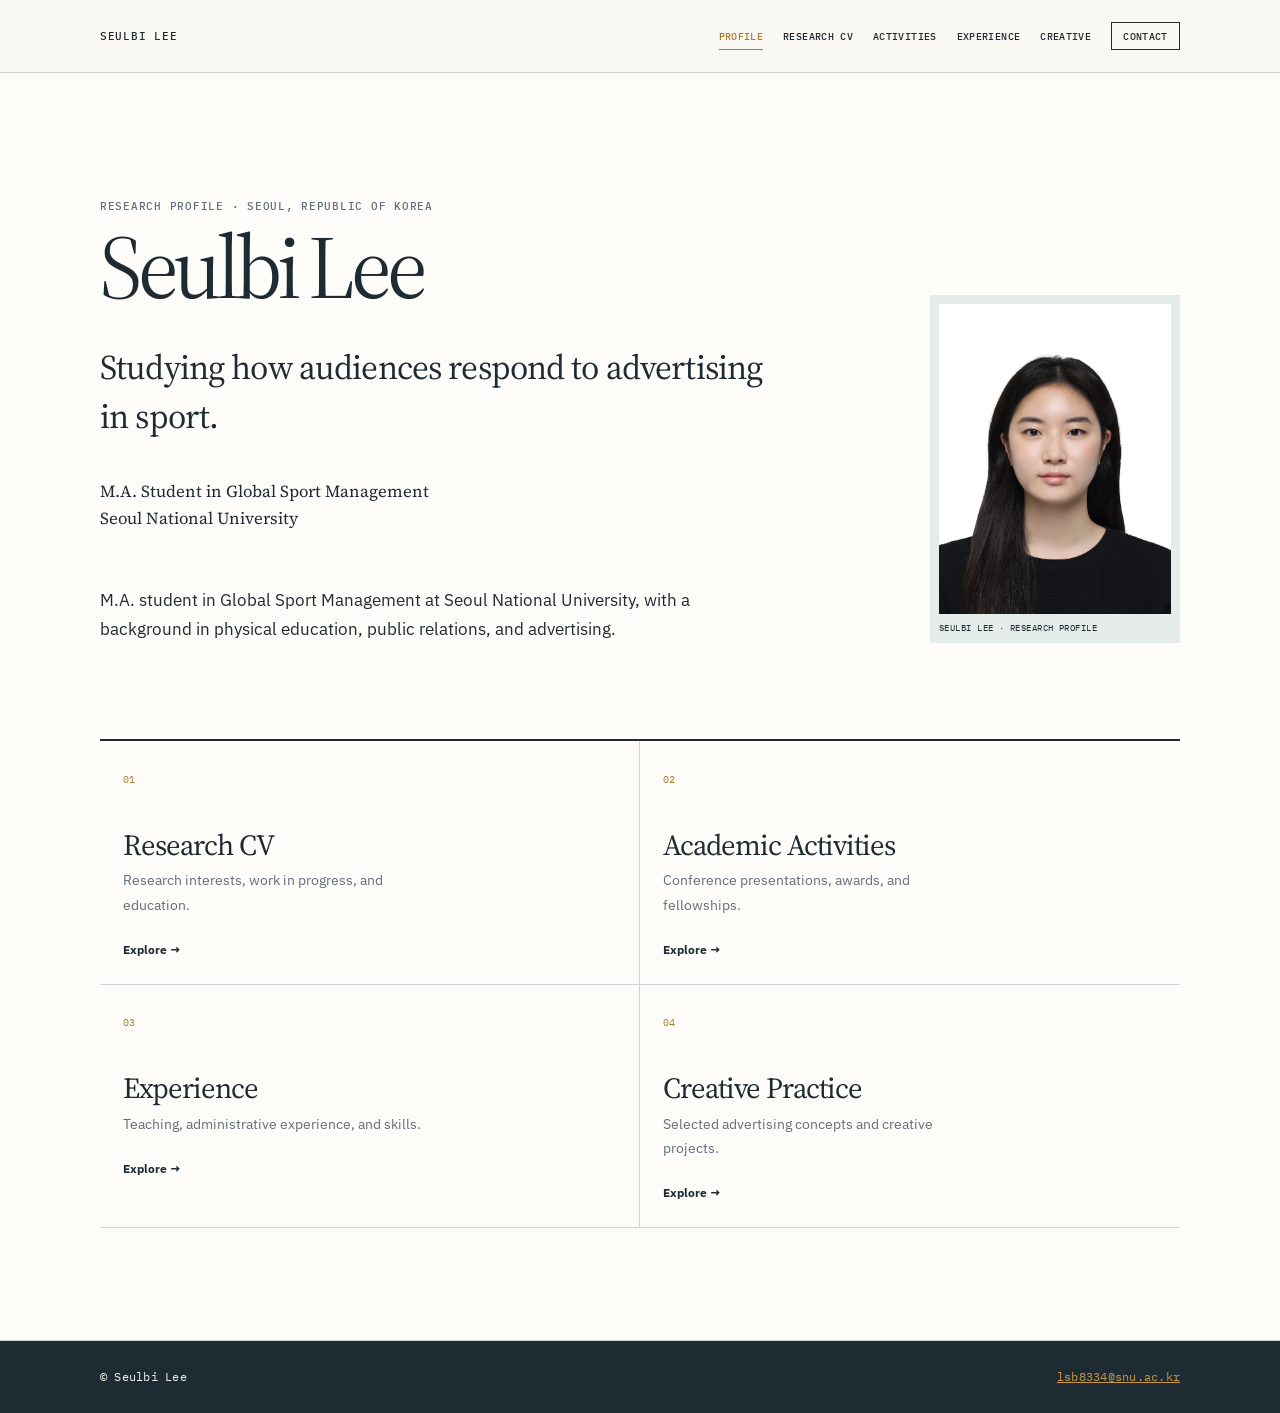
==== index.html @ 620db8f9 "Add research profile website" ====
<!doctype html><html lang="en"><head><meta charset="utf-8"><meta name="viewport" content="width=device-width,initial-scale=1"><meta name="description" content="Research profile of Seulbi Lee, M.A. student in Global Sport Management."><title>Seulbi Lee | Profile</title><link rel="stylesheet" href="style.css"><link rel="stylesheet" href="theme.css"><link rel="stylesheet" href="motion.css"></head><body data-page="profile"><header><div class="shell nav"><a class="wordmark" href="index.html">SEULBI LEE</a><nav><a class="active" href="index.html">Profile</a><a href="research.html">Research CV</a><a href="presentations.html">Activities</a><a href="experience.html">Experience</a><a href="creative.html">Creative</a><a class="contact" href="mailto:lsb8334@snu.ac.kr">Contact</a></nav></div></header><main class="shell"><section class="home-hero"><p class="eyebrow">Research Profile · Seoul, Republic of Korea</p><div class="profile-split"><div><h1>Seulbi Lee</h1><p class="mission">Studying how audiences respond to advertising in sport.</p><p class="role">M.A. Student in Global Sport Management<br>Seoul National University</p><p class="intro" id="intro"></p></div><figure class="portrait"><img src="images/profile.jpg" alt="Portrait of Seulbi Lee"><figcaption>Seulbi Lee · Research Profile</figcaption></figure></div><div class="home-grid"><a href="research.html"><span>01</span><h2>Research CV</h2><p>Research interests, work in progress, and education.</p><b>Explore →</b></a><a href="presentations.html"><span>02</span><h2>Academic Activities</h2><p>Conference presentations, awards, and fellowships.</p><b>Explore →</b></a><a href="experience.html"><span>03</span><h2>Experience</h2><p>Teaching, administrative experience, and skills.</p><b>Explore →</b></a><a href="creative.html"><span>04</span><h2>Creative Practice</h2><p>Selected advertising concepts and creative projects.</p><b>Explore →</b></a></div></section></main><footer><div class="shell"><span>© Seulbi Lee</span><a href="mailto:lsb8334@snu.ac.kr">lsb8334@snu.ac.kr</a></div></footer><script src="content.js"></script><script src="site.js"></script></body></html>
---- style.css ----
@import url('https://fonts.googleapis.com/css2?family=IBM+Plex+Mono:wght@400;500&family=IBM+Plex+Sans:wght@400;500;600&family=Libre+Baskerville:ital,wght@0,400;0,700;1,400&display=swap');
:root{--ink:#102633;--paper:#faf8f1;--mist:#e5ece7;--sky:#c8ddeb;--sun:#daaa37;--coral:#e6674f;--line:#c7d0cd;--muted:#64727a;--serif:'Libre Baskerville',Georgia,serif;--sans:'IBM Plex Sans',Arial,sans-serif;--mono:'IBM Plex Mono',monospace}*{box-sizing:border-box}html{scroll-behavior:smooth}body{margin:0;background:var(--paper);color:var(--ink);font:15px/1.7 var(--sans)}a{color:inherit}.shell{width:min(1080px,calc(100% - 48px));margin:auto}header{position:sticky;top:0;z-index:3;border-bottom:1px solid var(--line);background:rgba(250,248,241,.92);backdrop-filter:blur(10px)}.nav,footer .shell{height:72px;display:flex;align-items:center;justify-content:space-between}.wordmark,.eyebrow,.section-title,.date,.hero-index{font:500 .66rem var(--mono);letter-spacing:.07em;text-transform:uppercase}.wordmark{text-decoration:none}.nav nav{display:flex;align-items:center;gap:1.25rem}.nav nav a{font:500 .64rem var(--mono);letter-spacing:.035em;text-transform:uppercase;text-decoration:none}.nav nav a:hover,.nav nav a.active{color:var(--coral)}.nav .contact{padding:.38rem .7rem;border:1px solid var(--ink)}.welcome{position:fixed;inset:0;z-index:10;display:flex;flex-direction:column;justify-content:space-between;padding:3.5vw;background:var(--ink);color:#f5f4ed;transition:opacity .65s ease,visibility .65s ease}.welcome.is-hidden{opacity:0;visibility:hidden}.welcome-mark,.welcome-note{margin:0;font:.65rem var(--mono);letter-spacing:.08em;text-transform:uppercase}.welcome>div{margin:auto 0}.welcome-kicker{color:var(--sun);font:.7rem var(--mono);letter-spacing:.08em;text-transform:uppercase}.welcome h1{max-width:920px;margin:1.2rem 0 2.2rem;font:400 clamp(3.7rem,9vw,8.2rem)/.96 var(--serif);letter-spacing:-.06em}.welcome button{border:0;border-bottom:1px solid var(--sun);padding:0 0 .45rem;background:none;color:#fff;font:500 .82rem var(--sans);cursor:pointer}.welcome button span{color:var(--sun)}.home-hero{padding:clamp(5rem,9vw,8rem) 0 7rem}.eyebrow,.section-title,.date{color:var(--muted)}.profile-split{display:grid;grid-template-columns:1fr 250px;gap:5rem;align-items:end}.hero-index{margin:3.8rem 0 1rem;color:var(--coral)}.home-hero h1,.page>h1{margin:0 0 1rem;font:400 clamp(3.3rem,7vw,6.8rem)/.98 var(--serif);letter-spacing:-.06em}.role{margin:0;font:400 1.05rem/1.6 var(--serif)}.intro{max-width:590px;margin:3.3rem 0 0;font-size:1.06rem}.portrait{margin:0;padding:9px;background:var(--sky);transform:rotate(2.3deg)}.portrait img{display:block;width:100%;aspect-ratio:3/4;object-fit:cover;object-position:center top;filter:saturate(.92)}.portrait figcaption{margin-top:.55rem;font:.57rem var(--mono);letter-spacing:.05em;text-transform:uppercase}.home-grid{display:grid;grid-template-columns:1fr 1fr;margin-top:6rem;border-top:2px solid var(--ink)}.home-grid a{min-height:220px;padding:1.45rem;border-right:1px solid var(--line);border-bottom:1px solid var(--line);text-decoration:none;transition:transform .18s,background .18s}.home-grid a:nth-child(2n){border-right:0}.home-grid a:nth-child(1):hover{background:var(--mist)}.home-grid a:nth-child(2):hover{background:var(--sky)}.home-grid a:nth-child(3):hover{background:#f0dec0}.home-grid a:nth-child(4):hover{background:#f6d0c8}.home-grid a:hover{transform:translateY(-5px)}.home-grid span{color:var(--coral);font:.65rem var(--mono)}.home-grid h2{margin:2.2rem 0 .2rem;font:400 1.82rem var(--serif);letter-spacing:-.035em}.home-grid p{max-width:300px;margin:0;color:var(--muted);font-size:.9rem}.home-grid b{display:block;margin-top:1.4rem;font-size:.76rem}.page{padding:5.5rem 0 7.5rem}.page>h1{margin:.8rem 0 4.5rem}.page section{margin:0 0 4.5rem}.feature{padding:1.2rem 0;border-top:2px solid var(--ink);border-bottom:1px solid var(--line)}.feature h2,.current h2{margin:0 0 .7rem;font:400 1.2rem var(--serif)}.lead{max-width:900px;margin:0;font:400 clamp(1.45rem,2.7vw,2.25rem)/1.42 var(--serif);letter-spacing:-.035em}.narrow{max-width:760px}.section-title{margin-bottom:0;padding-bottom:.8rem;border-bottom:1px solid var(--line)}.current{max-width:800px;padding:1.5rem 0;border-bottom:1px solid var(--line)}.note{color:var(--muted);font-size:.88rem}.record{display:grid;grid-template-columns:155px 1fr;gap:1.3rem;padding:1.35rem 0;border-bottom:1px solid var(--line)}.record .date{margin:.15rem 0}.record h2,.creative-records h2{margin:0 0 .2rem;font:400 1.1rem/1.42 var(--serif)}.record p{margin:0;color:#526069;font-size:.93rem}.two-col{display:grid;grid-template-columns:1fr 1fr;gap:4rem}.two-col ul{margin:0;padding-left:1.15rem}.two-col li{margin-bottom:.8rem}.two-col p:not(.section-title){color:#526069}.creative-records{margin-top:3rem;border-top:2px solid var(--ink)}.creative-item{width:100%;display:grid;grid-template-columns:32% 1fr auto;gap:1.5rem;align-items:start;padding:1.4rem 0;border:0;border-bottom:1px solid var(--line);background:none;color:inherit;text-align:left;font:inherit;cursor:pointer}.creative-item:hover h2,.creative-item:focus-visible h2{color:var(--coral)}.creative-item p{margin:0;color:#526069;font-size:.93rem}.creative-item span{color:var(--coral);font:500 .67rem var(--mono);white-space:nowrap}dialog{width:min(1100px,calc(100% - 36px));max-height:92vh;padding:1.2rem;border:0;background:var(--paper);box-shadow:0 20px 80px rgba(0,0,0,.25)}dialog::backdrop{background:rgba(16,38,51,.72)}dialog img{display:block;max-width:100%;max-height:76vh;margin:0 auto;object-fit:contain}dialog p{margin:.7rem 0 0;font:.72rem var(--mono);letter-spacing:.04em;text-transform:uppercase}.dialog-close{display:block;margin:0 0 .8rem auto;padding:.35rem .55rem;border:1px solid var(--ink);background:var(--paper);font:.65rem var(--mono);cursor:pointer}footer{border-top:1px solid var(--line);background:var(--ink);color:#eff1ed;font:.73rem var(--mono);letter-spacing:.02em}footer a{color:var(--sun)}@media(max-width:760px){.shell{width:min(100% - 32px,650px)}.nav,footer .shell{height:62px}.nav nav{gap:.8rem}.nav nav a:not(.contact){display:none}.welcome{padding:7vw}.welcome h1{font-size:clamp(3.6rem,15vw,5.2rem)}.home-hero{padding:5rem 0}.profile-split{grid-template-columns:1fr 128px;gap:1.2rem;align-items:start}.hero-index{margin-top:2.5rem}.home-hero h1,.page>h1{font-size:clamp(3rem,13vw,4.9rem)}.profile-split .intro{grid-column:1/-1;margin-top:2rem}.portrait{padding:5px;transform:rotate(1.5deg)}.portrait figcaption{display:none}.home-grid{grid-template-columns:1fr;margin-top:4rem}.home-grid a,.home-grid a:nth-child(2n){min-height:175px;border-right:0}.page{padding:4.5rem 0}.page>h1{margin-bottom:3rem}.record,.two-col,.creative-item{grid-template-columns:1fr;gap:.35rem}.two-col{gap:2.5rem}.record{padding:1.2rem 0}}
---- theme.css ----
@import url('https://fonts.googleapis.com/css2?family=Source+Serif+4:opsz,wght@8..60,400;8..60,500;8..60,600&display=swap');

:root { --ink:#1f2b33; --paper:#fdfcf9; --mist:#eef2ef; --sky:#e5ece9; --sun:#c59a43; --coral:#a77c2e; --line:#ccd5d1; --muted:#627079; --serif:'Source Serif 4',Georgia,serif; }
.mission { max-width:680px; margin:2rem 0 2.4rem; font:400 clamp(1.4rem,2.7vw,2.15rem)/1.42 var(--serif); letter-spacing:-.025em; }
.portrait { transform:none; background:var(--sky); }
.hero-index { display:none; }
.home-grid a:nth-child(1):hover,.home-grid a:nth-child(2):hover,.home-grid a:nth-child(3):hover,.home-grid a:nth-child(4):hover { background:var(--mist); }
.home-grid a:hover { transform:translateY(-3px); }
.nav nav a:hover,.nav nav a.active,.creative-item:hover h2,.creative-item:focus-visible h2,.hero-index,.home-grid span,.creative-item span { color:var(--coral); }
@media (max-width:760px) { .mission { margin:1.5rem 0 1.8rem; } }
---- motion.css ----
@keyframes settle-in {
  from { opacity: 0; transform: translateY(12px); }
  to { opacity: 1; transform: translateY(0); }
}

@keyframes soft-drift {
  0%, 100% { transform: translateY(0); }
  50% { transform: translateY(-4px); }
}

.page > *, .home-hero > .eyebrow, .profile-split, .home-grid {
  animation: settle-in .55s cubic-bezier(.2,.7,.2,1) both;
}

.page > *:nth-child(2), .home-hero > .profile-split { animation-delay: .08s; }
.page > *:nth-child(3), .home-grid { animation-delay: .16s; }
.page > *:nth-child(4) { animation-delay: .24s; }

.portrait { animation: soft-drift 5s ease-in-out .6s infinite; }
.portrait:hover { animation-play-state: paused; transform: translateY(-4px); }

.nav nav a { position: relative; }
.nav nav a:not(.contact)::after {
  content: '';
  position: absolute;
  right: 0;
  bottom: -7px;
  left: 0;
  height: 1px;
  background: currentColor;
  transform: scaleX(0);
  transform-origin: right;
  transition: transform .22s ease;
}

.nav nav a:not(.contact):hover::after, .nav nav a.active:not(.contact)::after {
  transform: scaleX(1);
  transform-origin: left;
}

.creative-item, .home-grid a, .dialog-close { transition: transform .2s ease, background .2s ease, color .2s ease; }
.dialog-close:hover { transform: translateY(-2px); }

@media (prefers-reduced-motion: reduce) {
  *, *::before, *::after { animation-duration: .01ms !important; animation-iteration-count: 1 !important; scroll-behavior: auto !important; transition-duration: .01ms !important; }
}
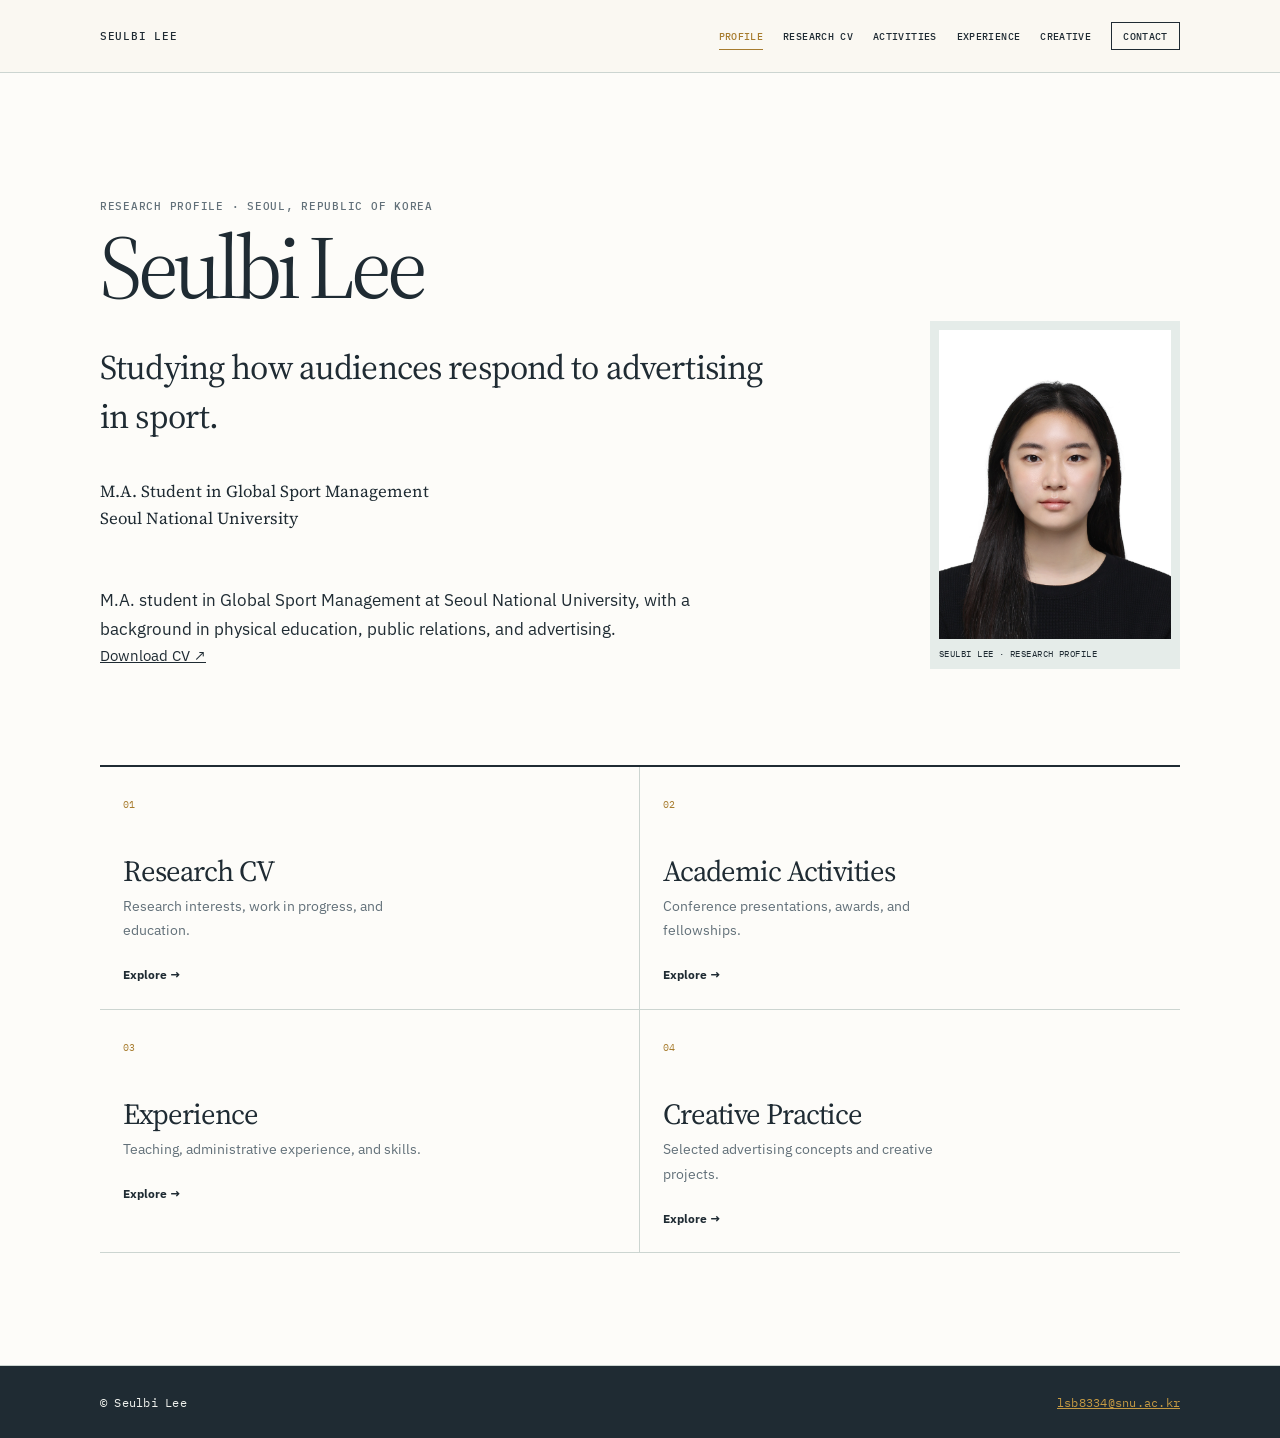
==== commit b33aedfe: "Add CV download link" ====
--- a/index.html
+++ b/index.html
@@ -1 +1 @@
-<!doctype html><html lang="en"><head><meta charset="utf-8"><meta name="viewport" content="width=device-width,initial-scale=1"><meta name="description" content="Research profile of Seulbi Lee, M.A. student in Global Sport Management."><title>Seulbi Lee | Profile</title><link rel="stylesheet" href="style.css"><link rel="stylesheet" href="theme.css"><link rel="stylesheet" href="motion.css"></head><body data-page="profile"><header><div class="shell nav"><a class="wordmark" href="index.html">SEULBI LEE</a><nav><a class="active" href="index.html">Profile</a><a href="research.html">Research CV</a><a href="presentations.html">Activities</a><a href="experience.html">Experience</a><a href="creative.html">Creative</a><a class="contact" href="mailto:lsb8334@snu.ac.kr">Contact</a></nav></div></header><main class="shell"><section class="home-hero"><p class="eyebrow">Research Profile · Seoul, Republic of Korea</p><div class="profile-split"><div><h1>Seulbi Lee</h1><p class="mission">Studying how audiences respond to advertising in sport.</p><p class="role">M.A. Student in Global Sport Management<br>Seoul National University</p><p class="intro" id="intro"></p></div><figure class="portrait"><img src="images/profile.jpg" alt="Portrait of Seulbi Lee"><figcaption>Seulbi Lee · Research Profile</figcaption></figure></div><div class="home-grid"><a href="research.html"><span>01</span><h2>Research CV</h2><p>Research interests, work in progress, and education.</p><b>Explore →</b></a><a href="presentations.html"><span>02</span><h2>Academic Activities</h2><p>Conference presentations, awards, and fellowships.</p><b>Explore →</b></a><a href="experience.html"><span>03</span><h2>Experience</h2><p>Teaching, administrative experience, and skills.</p><b>Explore →</b></a><a href="creative.html"><span>04</span><h2>Creative Practice</h2><p>Selected advertising concepts and creative projects.</p><b>Explore →</b></a></div></section></main><footer><div class="shell"><span>© Seulbi Lee</span><a href="mailto:lsb8334@snu.ac.kr">lsb8334@snu.ac.kr</a></div></footer><script src="content.js"></script><script src="site.js"></script></body></html>
+<!doctype html><html lang="en"><head><meta charset="utf-8"><meta name="viewport" content="width=device-width,initial-scale=1"><meta name="description" content="Research profile of Seulbi Lee, M.A. student in Global Sport Management."><title>Seulbi Lee | Profile</title><link rel="stylesheet" href="style.css"><link rel="stylesheet" href="theme.css"><link rel="stylesheet" href="motion.css"></head><body data-page="profile"><header><div class="shell nav"><a class="wordmark" href="index.html">SEULBI LEE</a><nav><a class="active" href="index.html">Profile</a><a href="research.html">Research CV</a><a href="presentations.html">Activities</a><a href="experience.html">Experience</a><a href="creative.html">Creative</a><a class="contact" href="mailto:lsb8334@snu.ac.kr">Contact</a></nav></div></header><main class="shell"><section class="home-hero"><p class="eyebrow">Research Profile · Seoul, Republic of Korea</p><div class="profile-split"><div><h1>Seulbi Lee</h1><p class="mission">Studying how audiences respond to advertising in sport.</p><p class="role">M.A. Student in Global Sport Management<br>Seoul National University</p><p class="intro" id="intro"></p><a class="cv-download" href="assets/Seulbi-Lee-CV.pdf" target="_blank" rel="noopener">Download CV <span>↗</span></a></div><figure class="portrait"><img src="images/profile.jpg" alt="Portrait of Seulbi Lee"><figcaption>Seulbi Lee · Research Profile</figcaption></figure></div><div class="home-grid"><a href="research.html"><span>01</span><h2>Research CV</h2><p>Research interests, work in progress, and education.</p><b>Explore →</b></a><a href="presentations.html"><span>02</span><h2>Academic Activities</h2><p>Conference presentations, awards, and fellowships.</p><b>Explore →</b></a><a href="experience.html"><span>03</span><h2>Experience</h2><p>Teaching, administrative experience, and skills.</p><b>Explore →</b></a><a href="creative.html"><span>04</span><h2>Creative Practice</h2><p>Selected advertising concepts and creative projects.</p><b>Explore →</b></a></div></section></main><footer><div class="shell"><span>© Seulbi Lee</span><a href="mailto:lsb8334@snu.ac.kr">lsb8334@snu.ac.kr</a></div></footer><script src="content.js"></script><script src="site.js"></script></body></html>
--- a/style.css
+++ b/style.css
@@ -1,2 +1,2 @@
 @import url('https://fonts.googleapis.com/css2?family=IBM+Plex+Mono:wght@400;500&family=IBM+Plex+Sans:wght@400;500;600&family=Libre+Baskerville:ital,wght@0,400;0,700;1,400&display=swap');
-:root{--ink:#102633;--paper:#faf8f1;--mist:#e5ece7;--sky:#c8ddeb;--sun:#daaa37;--coral:#e6674f;--line:#c7d0cd;--muted:#64727a;--serif:'Libre Baskerville',Georgia,serif;--sans:'IBM Plex Sans',Arial,sans-serif;--mono:'IBM Plex Mono',monospace}*{box-sizing:border-box}html{scroll-behavior:smooth}body{margin:0;background:var(--paper);color:var(--ink);font:15px/1.7 var(--sans)}a{color:inherit}.shell{width:min(1080px,calc(100% - 48px));margin:auto}header{position:sticky;top:0;z-index:3;border-bottom:1px solid var(--line);background:rgba(250,248,241,.92);backdrop-filter:blur(10px)}.nav,footer .shell{height:72px;display:flex;align-items:center;justify-content:space-between}.wordmark,.eyebrow,.section-title,.date,.hero-index{font:500 .66rem var(--mono);letter-spacing:.07em;text-transform:uppercase}.wordmark{text-decoration:none}.nav nav{display:flex;align-items:center;gap:1.25rem}.nav nav a{font:500 .64rem var(--mono);letter-spacing:.035em;text-transform:uppercase;text-decoration:none}.nav nav a:hover,.nav nav a.active{color:var(--coral)}.nav .contact{padding:.38rem .7rem;border:1px solid var(--ink)}.welcome{position:fixed;inset:0;z-index:10;display:flex;flex-direction:column;justify-content:space-between;padding:3.5vw;background:var(--ink);color:#f5f4ed;transition:opacity .65s ease,visibility .65s ease}.welcome.is-hidden{opacity:0;visibility:hidden}.welcome-mark,.welcome-note{margin:0;font:.65rem var(--mono);letter-spacing:.08em;text-transform:uppercase}.welcome>div{margin:auto 0}.welcome-kicker{color:var(--sun);font:.7rem var(--mono);letter-spacing:.08em;text-transform:uppercase}.welcome h1{max-width:920px;margin:1.2rem 0 2.2rem;font:400 clamp(3.7rem,9vw,8.2rem)/.96 var(--serif);letter-spacing:-.06em}.welcome button{border:0;border-bottom:1px solid var(--sun);padding:0 0 .45rem;background:none;color:#fff;font:500 .82rem var(--sans);cursor:pointer}.welcome button span{color:var(--sun)}.home-hero{padding:clamp(5rem,9vw,8rem) 0 7rem}.eyebrow,.section-title,.date{color:var(--muted)}.profile-split{display:grid;grid-template-columns:1fr 250px;gap:5rem;align-items:end}.hero-index{margin:3.8rem 0 1rem;color:var(--coral)}.home-hero h1,.page>h1{margin:0 0 1rem;font:400 clamp(3.3rem,7vw,6.8rem)/.98 var(--serif);letter-spacing:-.06em}.role{margin:0;font:400 1.05rem/1.6 var(--serif)}.intro{max-width:590px;margin:3.3rem 0 0;font-size:1.06rem}.portrait{margin:0;padding:9px;background:var(--sky);transform:rotate(2.3deg)}.portrait img{display:block;width:100%;aspect-ratio:3/4;object-fit:cover;object-position:center top;filter:saturate(.92)}.portrait figcaption{margin-top:.55rem;font:.57rem var(--mono);letter-spacing:.05em;text-transform:uppercase}.home-grid{display:grid;grid-template-columns:1fr 1fr;margin-top:6rem;border-top:2px solid var(--ink)}.home-grid a{min-height:220px;padding:1.45rem;border-right:1px solid var(--line);border-bottom:1px solid var(--line);text-decoration:none;transition:transform .18s,background .18s}.home-grid a:nth-child(2n){border-right:0}.home-grid a:nth-child(1):hover{background:var(--mist)}.home-grid a:nth-child(2):hover{background:var(--sky)}.home-grid a:nth-child(3):hover{background:#f0dec0}.home-grid a:nth-child(4):hover{background:#f6d0c8}.home-grid a:hover{transform:translateY(-5px)}.home-grid span{color:var(--coral);font:.65rem var(--mono)}.home-grid h2{margin:2.2rem 0 .2rem;font:400 1.82rem var(--serif);letter-spacing:-.035em}.home-grid p{max-width:300px;margin:0;color:var(--muted);font-size:.9rem}.home-grid b{display:block;margin-top:1.4rem;font-size:.76rem}.page{padding:5.5rem 0 7.5rem}.page>h1{margin:.8rem 0 4.5rem}.page section{margin:0 0 4.5rem}.feature{padding:1.2rem 0;border-top:2px solid var(--ink);border-bottom:1px solid var(--line)}.feature h2,.current h2{margin:0 0 .7rem;font:400 1.2rem var(--serif)}.lead{max-width:900px;margin:0;font:400 clamp(1.45rem,2.7vw,2.25rem)/1.42 var(--serif);letter-spacing:-.035em}.narrow{max-width:760px}.section-title{margin-bottom:0;padding-bottom:.8rem;border-bottom:1px solid var(--line)}.current{max-width:800px;padding:1.5rem 0;border-bottom:1px solid var(--line)}.note{color:var(--muted);font-size:.88rem}.record{display:grid;grid-template-columns:155px 1fr;gap:1.3rem;padding:1.35rem 0;border-bottom:1px solid var(--line)}.record .date{margin:.15rem 0}.record h2,.creative-records h2{margin:0 0 .2rem;font:400 1.1rem/1.42 var(--serif)}.record p{margin:0;color:#526069;font-size:.93rem}.two-col{display:grid;grid-template-columns:1fr 1fr;gap:4rem}.two-col ul{margin:0;padding-left:1.15rem}.two-col li{margin-bottom:.8rem}.two-col p:not(.section-title){color:#526069}.creative-records{margin-top:3rem;border-top:2px solid var(--ink)}.creative-item{width:100%;display:grid;grid-template-columns:32% 1fr auto;gap:1.5rem;align-items:start;padding:1.4rem 0;border:0;border-bottom:1px solid var(--line);background:none;color:inherit;text-align:left;font:inherit;cursor:pointer}.creative-item:hover h2,.creative-item:focus-visible h2{color:var(--coral)}.creative-item p{margin:0;color:#526069;font-size:.93rem}.creative-item span{color:var(--coral);font:500 .67rem var(--mono);white-space:nowrap}dialog{width:min(1100px,calc(100% - 36px));max-height:92vh;padding:1.2rem;border:0;background:var(--paper);box-shadow:0 20px 80px rgba(0,0,0,.25)}dialog::backdrop{background:rgba(16,38,51,.72)}dialog img{display:block;max-width:100%;max-height:76vh;margin:0 auto;object-fit:contain}dialog p{margin:.7rem 0 0;font:.72rem var(--mono);letter-spacing:.04em;text-transform:uppercase}.dialog-close{display:block;margin:0 0 .8rem auto;padding:.35rem .55rem;border:1px solid var(--ink);background:var(--paper);font:.65rem var(--mono);cursor:pointer}footer{border-top:1px solid var(--line);background:var(--ink);color:#eff1ed;font:.73rem var(--mono);letter-spacing:.02em}footer a{color:var(--sun)}@media(max-width:760px){.shell{width:min(100% - 32px,650px)}.nav,footer .shell{height:62px}.nav nav{gap:.8rem}.nav nav a:not(.contact){display:none}.welcome{padding:7vw}.welcome h1{font-size:clamp(3.6rem,15vw,5.2rem)}.home-hero{padding:5rem 0}.profile-split{grid-template-columns:1fr 128px;gap:1.2rem;align-items:start}.hero-index{margin-top:2.5rem}.home-hero h1,.page>h1{font-size:clamp(3rem,13vw,4.9rem)}.profile-split .intro{grid-column:1/-1;margin-top:2rem}.portrait{padding:5px;transform:rotate(1.5deg)}.portrait figcaption{display:none}.home-grid{grid-template-columns:1fr;margin-top:4rem}.home-grid a,.home-grid a:nth-child(2n){min-height:175px;border-right:0}.page{padding:4.5rem 0}.page>h1{margin-bottom:3rem}.record,.two-col,.creative-item{grid-template-columns:1fr;gap:.35rem}.two-col{gap:2.5rem}.record{padding:1.2rem 0}}
+:root{--ink:#102633;--paper:#faf8f1;--mist:#e5ece7;--sky:#c8ddeb;--sun:#daaa37;--coral:#e6674f;--line:#c7d0cd;--muted:#64727a;--serif:'Libre Baskerville',Georgia,serif;--sans:'IBM Plex Sans',Arial,sans-serif;--mono:'IBM Plex Mono',monospace}*{box-sizing:border-box}html{scroll-behavior:smooth}body{margin:0;background:var(--paper);color:var(--ink);font:15px/1.7 var(--sans)}a{color:inherit}.shell{width:min(1080px,calc(100% - 48px));margin:auto}header{position:sticky;top:0;z-index:3;border-bottom:1px solid var(--line);background:rgba(250,248,241,.92);backdrop-filter:blur(10px)}.nav,footer .shell{height:72px;display:flex;align-items:center;justify-content:space-between}.wordmark,.eyebrow,.section-title,.date,.hero-index{font:500 .66rem var(--mono);letter-spacing:.07em;text-transform:uppercase}.wordmark{text-decoration:none}.nav nav{display:flex;align-items:center;gap:1.25rem}.nav nav a{font:500 .64rem var(--mono);letter-spacing:.035em;text-transform:uppercase;text-decoration:none}.nav nav a:hover,.nav nav a.active{color:var(--coral)}.nav .contact{padding:.38rem .7rem;border:1px solid var(--ink)}.welcome{position:fixed;inset:0;z-index:10;display:flex;flex-direction:column;justify-content:space-between;padding:3.5vw;background:var(--ink);color:#f5f4ed;transition:opacity .65s ease,visibility .65s ease}.welcome.is-hidden{opacity:0;visibility:hidden}.welcome-mark,.welcome-note{margin:0;font:.65rem var(--mono);letter-spacing:.08em;text-transform:uppercase}.welcome>div{margin:auto 0}.welcome-kicker{color:var(--sun);font:.7rem var(--mono);letter-spacing:.08em;text-transform:uppercase}.welcome h1{max-width:920px;margin:1.2rem 0 2.2rem;font:400 clamp(3.7rem,9vw,8.2rem)/.96 var(--serif);letter-spacing:-.06em}.welcome button{border:0;border-bottom:1px solid var(--sun);padding:0 0 .45rem;background:none;color:#fff;font:500 .82rem var(--sans);cursor:pointer}.welcome button span{color:var(--sun)}.home-hero{padding:clamp(5rem,9vw,8rem) 0 7rem}.eyebrow,.section-title,.date{color:var(--muted)}.profile-split{display:grid;grid-template-columns:1fr 250px;gap:5rem;align-items:end}.hero-index{margin:3.8rem 0 1rem;color:var(--coral)}.home-hero h1,.page>h1{margin:0 0 1rem;font:400 clamp(3.3rem,7vw,6.8rem)/.98 var(--serif);letter-spacing:-.06em}.role{margin:0;font:400 1.05rem/1.6 var(--serif)}.intro{max-width:590px;margin:3.3rem 0 0;font-size:1.06rem}.portrait{margin:0;padding:9px;background:var(--sky);transform:rotate(2.3deg)}.portrait img{display:block;width:100%;aspect-ratio:3/4;object-fit:cover;object-position:center top;filter:saturate(.92)}.portrait figcaption{margin-top:.55rem;font:.57rem var(--mono);letter-spacing:.05em;text-transform:uppercase}.home-grid{display:grid;grid-template-columns:1fr 1fr;margin-top:6rem;border-top:2px solid var(--ink)}.home-grid a{min-height:220px;padding:1.45rem;border-right:1px solid var(--line);border-bottom:1px solid var(--line);text-decoration:none;transition:transform .18s,background .18s}.home-grid a:nth-child(2n){border-right:0}.home-grid a:nth-child(1):hover{background:var(--mist)}.home-grid a:nth-child(2):hover{background:var(--sky)}.home-grid a:nth-child(3):hover{background:#f0dec0}.home-grid a:nth-child(4):hover{background:#f6d0c8}.home-grid a:hover{transform:translateY(-5px)}.home-grid span{color:var(--coral);font:.65rem var(--mono)}.home-grid h2{margin:2.2rem 0 .2rem;font:400 1.82rem var(--serif);letter-spacing:-.035em}.home-grid p{max-width:300px;margin:0;color:var(--muted);font-size:.9rem}.home-grid b{display:block;margin-top:1.4rem;font-size:.76rem}.page{padding:5.5rem 0 7.5rem}.page>h1{margin:.8rem 0 4.5rem}.page section{margin:0 0 4.5rem}.feature{padding:1.2rem 0;border-top:2px solid var(--ink);border-bottom:1px solid var(--line)}.feature h2,.current h2{margin:0 0 .7rem;font:400 1.2rem var(--serif)}.lead{max-width:900px;margin:0;font:400 clamp(1.45rem,2.7vw,2.25rem)/1.42 var(--serif);letter-spacing:-.035em}.narrow{max-width:760px}.section-title{margin-bottom:0;padding-bottom:.8rem;border-bottom:1px solid var(--line)}.current{max-width:800px;padding:1.5rem 0;border-bottom:1px solid var(--line)}.note{color:var(--muted);font-size:.88rem}.record{display:grid;grid-template-columns:155px 1fr;gap:1.3rem;padding:1.35rem 0;border-bottom:1px solid var(--line)}.record .date{margin:.15rem 0}.record h2,.creative-records h2{margin:0 0 .2rem;font:400 1.1rem/1.42 var(--serif)}.record p{margin:0;color:#526069;font-size:.93rem}.two-col{display:grid;grid-template-columns:1fr 1fr;gap:4rem}.two-col ul{margin:0;padding-left:1.15rem}.two-col li{margin-bottom:.8rem}.two-col p:not(.section-title){color:#526069}.athletic-section ul{max-width:760px;margin:0;padding-left:1.15rem}.athletic-section li{margin-bottom:.8rem}.three-col{display:grid;grid-template-columns:repeat(3,1fr);gap:2rem}.tool-grid>div{padding-top:1rem;border-top:2px solid var(--ink)}.tool-grid .section-title{margin:0 0 .75rem;padding:0;border:0;color:var(--ink)}.tool-grid p:not(.section-title){margin:0;color:#526069;font-size:.93rem;line-height:1.75}.creative-records{margin-top:3rem;border-top:2px solid var(--ink)}.creative-item{width:100%;display:grid;grid-template-columns:32% 1fr auto;gap:1.5rem;align-items:start;padding:1.4rem 0;border:0;border-bottom:1px solid var(--line);background:none;color:inherit;text-align:left;font:inherit;cursor:pointer}.creative-item:hover h2,.creative-item:focus-visible h2{color:var(--coral)}.creative-item p{margin:0;color:#526069;font-size:.93rem}.creative-item span{color:var(--coral);font:500 .67rem var(--mono);white-space:nowrap}dialog{width:min(1100px,calc(100% - 36px));max-height:92vh;padding:1.2rem;border:0;background:var(--paper);box-shadow:0 20px 80px rgba(0,0,0,.25)}dialog::backdrop{background:rgba(16,38,51,.72)}dialog img{display:block;max-width:100%;max-height:76vh;margin:0 auto;object-fit:contain}dialog p{margin:.7rem 0 0;font:.72rem var(--mono);letter-spacing:.04em;text-transform:uppercase}.dialog-close{display:block;margin:0 0 .8rem auto;padding:.35rem .55rem;border:1px solid var(--ink);background:var(--paper);font:.65rem var(--mono);cursor:pointer}footer{border-top:1px solid var(--line);background:var(--ink);color:#eff1ed;font:.73rem var(--mono);letter-spacing:.02em}footer a{color:var(--sun)}@media(max-width:760px){.shell{width:min(100% - 32px,650px)}.nav,footer .shell{height:62px}.nav nav{gap:.8rem}.nav nav a:not(.contact){display:none}.welcome{padding:7vw}.welcome h1{font-size:clamp(3.6rem,15vw,5.2rem)}.home-hero{padding:5rem 0}.profile-split{grid-template-columns:1fr 128px;gap:1.2rem;align-items:start}.hero-index{margin-top:2.5rem}.home-hero h1,.page>h1{font-size:clamp(3rem,13vw,4.9rem)}.profile-split .intro{grid-column:1/-1;margin-top:2rem}.portrait{padding:5px;transform:rotate(1.5deg)}.portrait figcaption{display:none}.home-grid{grid-template-columns:1fr;margin-top:4rem}.home-grid a,.home-grid a:nth-child(2n){min-height:175px;border-right:0}.page{padding:4.5rem 0}.page>h1{margin-bottom:3rem}.record,.two-col,.three-col,.creative-item{grid-template-columns:1fr;gap:.35rem}.two-col,.three-col{gap:2.5rem}.record{padding:1.2rem 0}}
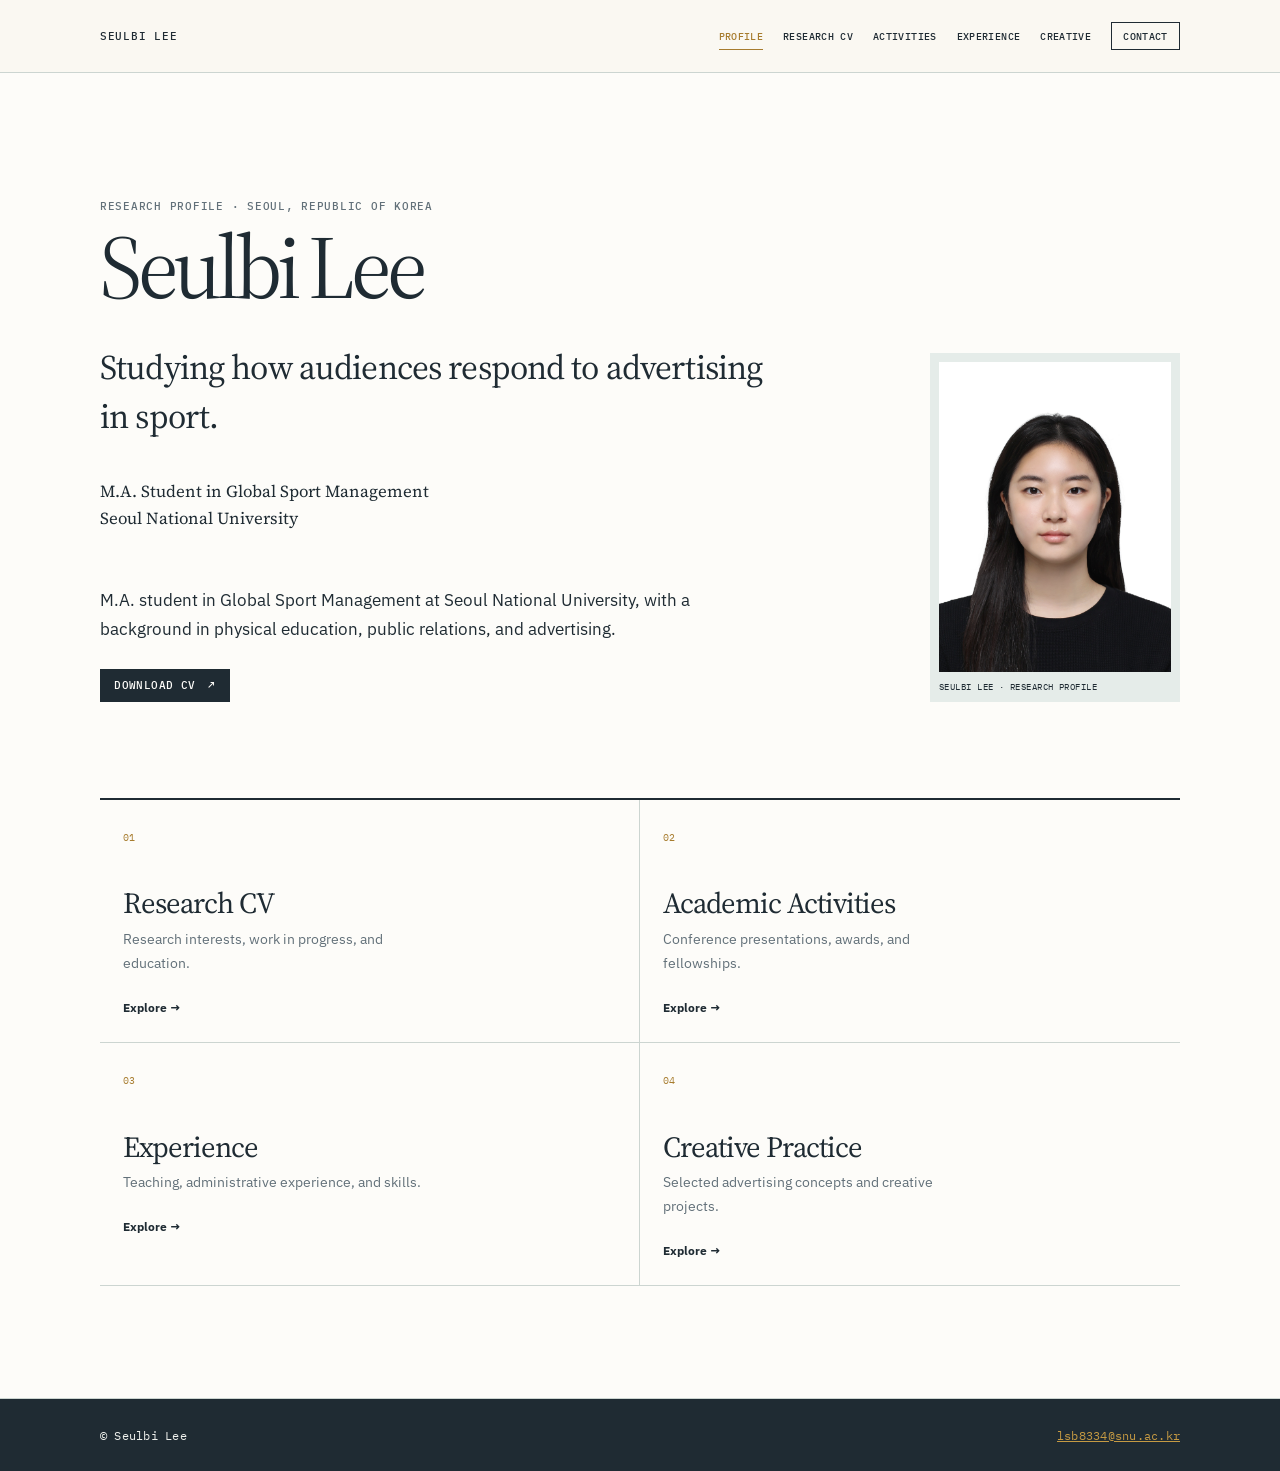
==== commit f74dc87d: "Set neutral social sharing preview" ====
--- a/index.html
+++ b/index.html
@@ -1 +1 @@
-<!doctype html><html lang="en"><head><meta charset="utf-8"><meta name="viewport" content="width=device-width,initial-scale=1"><meta name="description" content="Research profile of Seulbi Lee, M.A. student in Global Sport Management."><title>Seulbi Lee | Profile</title><link rel="stylesheet" href="style.css"><link rel="stylesheet" href="theme.css"><link rel="stylesheet" href="motion.css"></head><body data-page="profile"><header><div class="shell nav"><a class="wordmark" href="index.html">SEULBI LEE</a><nav><a class="active" href="index.html">Profile</a><a href="research.html">Research CV</a><a href="presentations.html">Activities</a><a href="experience.html">Experience</a><a href="creative.html">Creative</a><a class="contact" href="mailto:lsb8334@snu.ac.kr">Contact</a></nav></div></header><main class="shell"><section class="home-hero"><p class="eyebrow">Research Profile · Seoul, Republic of Korea</p><div class="profile-split"><div><h1>Seulbi Lee</h1><p class="mission">Studying how audiences respond to advertising in sport.</p><p class="role">M.A. Student in Global Sport Management<br>Seoul National University</p><p class="intro" id="intro"></p><a class="cv-download" href="assets/Seulbi-Lee-CV.pdf" target="_blank" rel="noopener">Download CV <span>↗</span></a></div><figure class="portrait"><img src="images/profile.jpg" alt="Portrait of Seulbi Lee"><figcaption>Seulbi Lee · Research Profile</figcaption></figure></div><div class="home-grid"><a href="research.html"><span>01</span><h2>Research CV</h2><p>Research interests, work in progress, and education.</p><b>Explore →</b></a><a href="presentations.html"><span>02</span><h2>Academic Activities</h2><p>Conference presentations, awards, and fellowships.</p><b>Explore →</b></a><a href="experience.html"><span>03</span><h2>Experience</h2><p>Teaching, administrative experience, and skills.</p><b>Explore →</b></a><a href="creative.html"><span>04</span><h2>Creative Practice</h2><p>Selected advertising concepts and creative projects.</p><b>Explore →</b></a></div></section></main><footer><div class="shell"><span>© Seulbi Lee</span><a href="mailto:lsb8334@snu.ac.kr">lsb8334@snu.ac.kr</a></div></footer><script src="content.js"></script><script src="site.js"></script></body></html>
+<!doctype html><html lang="en"><head><meta charset="utf-8"><meta name="viewport" content="width=device-width,initial-scale=1"><meta name="description" content="Research profile of Seulbi Lee, M.A. student in Global Sport Management."><meta property="og:title" content="Seulbi Lee | Research Profile"><meta property="og:description" content="M.A. Student in Global Sport Management at Seoul National University."><meta property="og:type" content="website"><meta property="og:url" content="https://lsb8334-creator.github.io/seulbi-cv/"><meta property="og:image" content="https://lsb8334-creator.github.io/seulbi-cv/images/share-card.png"><meta property="og:image:width" content="1200"><meta property="og:image:height" content="630"><meta name="twitter:card" content="summary_large_image"><title>Seulbi Lee | Profile</title><link rel="stylesheet" href="style.css"><link rel="stylesheet" href="theme.css"><link rel="stylesheet" href="motion.css"></head><body data-page="profile"><header><div class="shell nav"><a class="wordmark" href="index.html">SEULBI LEE</a><nav><a class="active" href="index.html">Profile</a><a href="research.html">Research CV</a><a href="presentations.html">Activities</a><a href="experience.html">Experience</a><a href="creative.html">Creative</a><a class="contact" href="mailto:lsb8334@snu.ac.kr">Contact</a></nav></div></header><main class="shell"><section class="home-hero"><p class="eyebrow">Research Profile · Seoul, Republic of Korea</p><div class="profile-split"><div><h1>Seulbi Lee</h1><p class="mission">Studying how audiences respond to advertising in sport.</p><p class="role">M.A. Student in Global Sport Management<br>Seoul National University</p><p class="intro" id="intro"></p><a class="cv-download" href="assets/Seulbi-Lee-CV.pdf" target="_blank" rel="noopener">Download CV <span>↗</span></a></div><figure class="portrait"><img src="images/profile.jpg" alt="Portrait of Seulbi Lee"><figcaption>Seulbi Lee · Research Profile</figcaption></figure></div><div class="home-grid"><a href="research.html"><span>01</span><h2>Research CV</h2><p>Research interests, work in progress, and education.</p><b>Explore →</b></a><a href="presentations.html"><span>02</span><h2>Academic Activities</h2><p>Conference presentations, awards, and fellowships.</p><b>Explore →</b></a><a href="experience.html"><span>03</span><h2>Experience</h2><p>Teaching, administrative experience, and skills.</p><b>Explore →</b></a><a href="creative.html"><span>04</span><h2>Creative Practice</h2><p>Selected advertising concepts and creative projects.</p><b>Explore →</b></a></div></section></main><footer><div class="shell"><span>© Seulbi Lee</span><a href="mailto:lsb8334@snu.ac.kr">lsb8334@snu.ac.kr</a></div></footer><script src="content.js"></script><script src="site.js"></script></body></html>
--- a/style.css
+++ b/style.css
@@ -1,2 +1,2 @@
 @import url('https://fonts.googleapis.com/css2?family=IBM+Plex+Mono:wght@400;500&family=IBM+Plex+Sans:wght@400;500;600&family=Libre+Baskerville:ital,wght@0,400;0,700;1,400&display=swap');
-:root{--ink:#102633;--paper:#faf8f1;--mist:#e5ece7;--sky:#c8ddeb;--sun:#daaa37;--coral:#e6674f;--line:#c7d0cd;--muted:#64727a;--serif:'Libre Baskerville',Georgia,serif;--sans:'IBM Plex Sans',Arial,sans-serif;--mono:'IBM Plex Mono',monospace}*{box-sizing:border-box}html{scroll-behavior:smooth}body{margin:0;background:var(--paper);color:var(--ink);font:15px/1.7 var(--sans)}a{color:inherit}.shell{width:min(1080px,calc(100% - 48px));margin:auto}header{position:sticky;top:0;z-index:3;border-bottom:1px solid var(--line);background:rgba(250,248,241,.92);backdrop-filter:blur(10px)}.nav,footer .shell{height:72px;display:flex;align-items:center;justify-content:space-between}.wordmark,.eyebrow,.section-title,.date,.hero-index{font:500 .66rem var(--mono);letter-spacing:.07em;text-transform:uppercase}.wordmark{text-decoration:none}.nav nav{display:flex;align-items:center;gap:1.25rem}.nav nav a{font:500 .64rem var(--mono);letter-spacing:.035em;text-transform:uppercase;text-decoration:none}.nav nav a:hover,.nav nav a.active{color:var(--coral)}.nav .contact{padding:.38rem .7rem;border:1px solid var(--ink)}.welcome{position:fixed;inset:0;z-index:10;display:flex;flex-direction:column;justify-content:space-between;padding:3.5vw;background:var(--ink);color:#f5f4ed;transition:opacity .65s ease,visibility .65s ease}.welcome.is-hidden{opacity:0;visibility:hidden}.welcome-mark,.welcome-note{margin:0;font:.65rem var(--mono);letter-spacing:.08em;text-transform:uppercase}.welcome>div{margin:auto 0}.welcome-kicker{color:var(--sun);font:.7rem var(--mono);letter-spacing:.08em;text-transform:uppercase}.welcome h1{max-width:920px;margin:1.2rem 0 2.2rem;font:400 clamp(3.7rem,9vw,8.2rem)/.96 var(--serif);letter-spacing:-.06em}.welcome button{border:0;border-bottom:1px solid var(--sun);padding:0 0 .45rem;background:none;color:#fff;font:500 .82rem var(--sans);cursor:pointer}.welcome button span{color:var(--sun)}.home-hero{padding:clamp(5rem,9vw,8rem) 0 7rem}.eyebrow,.section-title,.date{color:var(--muted)}.profile-split{display:grid;grid-template-columns:1fr 250px;gap:5rem;align-items:end}.hero-index{margin:3.8rem 0 1rem;color:var(--coral)}.home-hero h1,.page>h1{margin:0 0 1rem;font:400 clamp(3.3rem,7vw,6.8rem)/.98 var(--serif);letter-spacing:-.06em}.role{margin:0;font:400 1.05rem/1.6 var(--serif)}.intro{max-width:590px;margin:3.3rem 0 0;font-size:1.06rem}.portrait{margin:0;padding:9px;background:var(--sky);transform:rotate(2.3deg)}.portrait img{display:block;width:100%;aspect-ratio:3/4;object-fit:cover;object-position:center top;filter:saturate(.92)}.portrait figcaption{margin-top:.55rem;font:.57rem var(--mono);letter-spacing:.05em;text-transform:uppercase}.home-grid{display:grid;grid-template-columns:1fr 1fr;margin-top:6rem;border-top:2px solid var(--ink)}.home-grid a{min-height:220px;padding:1.45rem;border-right:1px solid var(--line);border-bottom:1px solid var(--line);text-decoration:none;transition:transform .18s,background .18s}.home-grid a:nth-child(2n){border-right:0}.home-grid a:nth-child(1):hover{background:var(--mist)}.home-grid a:nth-child(2):hover{background:var(--sky)}.home-grid a:nth-child(3):hover{background:#f0dec0}.home-grid a:nth-child(4):hover{background:#f6d0c8}.home-grid a:hover{transform:translateY(-5px)}.home-grid span{color:var(--coral);font:.65rem var(--mono)}.home-grid h2{margin:2.2rem 0 .2rem;font:400 1.82rem var(--serif);letter-spacing:-.035em}.home-grid p{max-width:300px;margin:0;color:var(--muted);font-size:.9rem}.home-grid b{display:block;margin-top:1.4rem;font-size:.76rem}.page{padding:5.5rem 0 7.5rem}.page>h1{margin:.8rem 0 4.5rem}.page section{margin:0 0 4.5rem}.feature{padding:1.2rem 0;border-top:2px solid var(--ink);border-bottom:1px solid var(--line)}.feature h2,.current h2{margin:0 0 .7rem;font:400 1.2rem var(--serif)}.lead{max-width:900px;margin:0;font:400 clamp(1.45rem,2.7vw,2.25rem)/1.42 var(--serif);letter-spacing:-.035em}.narrow{max-width:760px}.section-title{margin-bottom:0;padding-bottom:.8rem;border-bottom:1px solid var(--line)}.current{max-width:800px;padding:1.5rem 0;border-bottom:1px solid var(--line)}.note{color:var(--muted);font-size:.88rem}.record{display:grid;grid-template-columns:155px 1fr;gap:1.3rem;padding:1.35rem 0;border-bottom:1px solid var(--line)}.record .date{margin:.15rem 0}.record h2,.creative-records h2{margin:0 0 .2rem;font:400 1.1rem/1.42 var(--serif)}.record p{margin:0;color:#526069;font-size:.93rem}.two-col{display:grid;grid-template-columns:1fr 1fr;gap:4rem}.two-col ul{margin:0;padding-left:1.15rem}.two-col li{margin-bottom:.8rem}.two-col p:not(.section-title){color:#526069}.athletic-section ul{max-width:760px;margin:0;padding-left:1.15rem}.athletic-section li{margin-bottom:.8rem}.three-col{display:grid;grid-template-columns:repeat(3,1fr);gap:2rem}.tool-grid>div{padding-top:1rem;border-top:2px solid var(--ink)}.tool-grid .section-title{margin:0 0 .75rem;padding:0;border:0;color:var(--ink)}.tool-grid p:not(.section-title){margin:0;color:#526069;font-size:.93rem;line-height:1.75}.creative-records{margin-top:3rem;border-top:2px solid var(--ink)}.creative-item{width:100%;display:grid;grid-template-columns:32% 1fr auto;gap:1.5rem;align-items:start;padding:1.4rem 0;border:0;border-bottom:1px solid var(--line);background:none;color:inherit;text-align:left;font:inherit;cursor:pointer}.creative-item:hover h2,.creative-item:focus-visible h2{color:var(--coral)}.creative-item p{margin:0;color:#526069;font-size:.93rem}.creative-item span{color:var(--coral);font:500 .67rem var(--mono);white-space:nowrap}dialog{width:min(1100px,calc(100% - 36px));max-height:92vh;padding:1.2rem;border:0;background:var(--paper);box-shadow:0 20px 80px rgba(0,0,0,.25)}dialog::backdrop{background:rgba(16,38,51,.72)}dialog img{display:block;max-width:100%;max-height:76vh;margin:0 auto;object-fit:contain}dialog p{margin:.7rem 0 0;font:.72rem var(--mono);letter-spacing:.04em;text-transform:uppercase}.dialog-close{display:block;margin:0 0 .8rem auto;padding:.35rem .55rem;border:1px solid var(--ink);background:var(--paper);font:.65rem var(--mono);cursor:pointer}footer{border-top:1px solid var(--line);background:var(--ink);color:#eff1ed;font:.73rem var(--mono);letter-spacing:.02em}footer a{color:var(--sun)}@media(max-width:760px){.shell{width:min(100% - 32px,650px)}.nav,footer .shell{height:62px}.nav nav{gap:.8rem}.nav nav a:not(.contact){display:none}.welcome{padding:7vw}.welcome h1{font-size:clamp(3.6rem,15vw,5.2rem)}.home-hero{padding:5rem 0}.profile-split{grid-template-columns:1fr 128px;gap:1.2rem;align-items:start}.hero-index{margin-top:2.5rem}.home-hero h1,.page>h1{font-size:clamp(3rem,13vw,4.9rem)}.profile-split .intro{grid-column:1/-1;margin-top:2rem}.portrait{padding:5px;transform:rotate(1.5deg)}.portrait figcaption{display:none}.home-grid{grid-template-columns:1fr;margin-top:4rem}.home-grid a,.home-grid a:nth-child(2n){min-height:175px;border-right:0}.page{padding:4.5rem 0}.page>h1{margin-bottom:3rem}.record,.two-col,.three-col,.creative-item{grid-template-columns:1fr;gap:.35rem}.two-col,.three-col{gap:2.5rem}.record{padding:1.2rem 0}}
+:root{--ink:#102633;--paper:#faf8f1;--mist:#e5ece7;--sky:#c8ddeb;--sun:#daaa37;--coral:#e6674f;--line:#c7d0cd;--muted:#64727a;--serif:'Libre Baskerville',Georgia,serif;--sans:'IBM Plex Sans',Arial,sans-serif;--mono:'IBM Plex Mono',monospace}*{box-sizing:border-box}html{scroll-behavior:smooth}body{margin:0;background:var(--paper);color:var(--ink);font:15px/1.7 var(--sans)}a{color:inherit}.shell{width:min(1080px,calc(100% - 48px));margin:auto}header{position:sticky;top:0;z-index:3;border-bottom:1px solid var(--line);background:rgba(250,248,241,.92);backdrop-filter:blur(10px)}.nav,footer .shell{height:72px;display:flex;align-items:center;justify-content:space-between}.wordmark,.eyebrow,.section-title,.date,.hero-index{font:500 .66rem var(--mono);letter-spacing:.07em;text-transform:uppercase}.wordmark{text-decoration:none}.nav nav{display:flex;align-items:center;gap:1.25rem}.nav nav a{font:500 .64rem var(--mono);letter-spacing:.035em;text-transform:uppercase;text-decoration:none}.nav nav a:hover,.nav nav a.active{color:var(--coral)}.nav .contact{padding:.38rem .7rem;border:1px solid var(--ink)}.welcome{position:fixed;inset:0;z-index:10;display:flex;flex-direction:column;justify-content:space-between;padding:3.5vw;background:var(--ink);color:#f5f4ed;transition:opacity .65s ease,visibility .65s ease}.welcome.is-hidden{opacity:0;visibility:hidden}.welcome-mark,.welcome-note{margin:0;font:.65rem var(--mono);letter-spacing:.08em;text-transform:uppercase}.welcome>div{margin:auto 0}.welcome-kicker{color:var(--sun);font:.7rem var(--mono);letter-spacing:.08em;text-transform:uppercase}.welcome h1{max-width:920px;margin:1.2rem 0 2.2rem;font:400 clamp(3.7rem,9vw,8.2rem)/.96 var(--serif);letter-spacing:-.06em}.welcome button{border:0;border-bottom:1px solid var(--sun);padding:0 0 .45rem;background:none;color:#fff;font:500 .82rem var(--sans);cursor:pointer}.welcome button span{color:var(--sun)}.home-hero{padding:clamp(5rem,9vw,8rem) 0 7rem}.eyebrow,.section-title,.date{color:var(--muted)}.profile-split{display:grid;grid-template-columns:1fr 250px;gap:5rem;align-items:end}.hero-index{margin:3.8rem 0 1rem;color:var(--coral)}.home-hero h1,.page>h1{margin:0 0 1rem;font:400 clamp(3.3rem,7vw,6.8rem)/.98 var(--serif);letter-spacing:-.06em}.role{margin:0;font:400 1.05rem/1.6 var(--serif)}.intro{max-width:590px;margin:3.3rem 0 0;font-size:1.06rem}.cv-download{display:inline-block;margin-top:1.6rem;padding:.52rem .82rem;border:1px solid var(--ink);background:var(--ink);color:var(--paper);font:500 .68rem var(--mono);letter-spacing:.04em;text-transform:uppercase;text-decoration:none;transition:background .18s,color .18s}.cv-download:hover{background:var(--sun);border-color:var(--sun);color:var(--ink)}.cv-download span{margin-left:.3rem}.portrait{margin:0;padding:9px;background:var(--sky);transform:rotate(2.3deg)}.portrait img{display:block;width:100%;aspect-ratio:3/4;object-fit:cover;object-position:center top;filter:saturate(.92)}.portrait figcaption{margin-top:.55rem;font:.57rem var(--mono);letter-spacing:.05em;text-transform:uppercase}.home-grid{display:grid;grid-template-columns:1fr 1fr;margin-top:6rem;border-top:2px solid var(--ink)}.home-grid a{min-height:220px;padding:1.45rem;border-right:1px solid var(--line);border-bottom:1px solid var(--line);text-decoration:none;transition:transform .18s,background .18s}.home-grid a:nth-child(2n){border-right:0}.home-grid a:nth-child(1):hover{background:var(--mist)}.home-grid a:nth-child(2):hover{background:var(--sky)}.home-grid a:nth-child(3):hover{background:#f0dec0}.home-grid a:nth-child(4):hover{background:#f6d0c8}.home-grid a:hover{transform:translateY(-5px)}.home-grid span{color:var(--coral);font:.65rem var(--mono)}.home-grid h2{margin:2.2rem 0 .2rem;font:400 1.82rem var(--serif);letter-spacing:-.035em}.home-grid p{max-width:300px;margin:0;color:var(--muted);font-size:.9rem}.home-grid b{display:block;margin-top:1.4rem;font-size:.76rem}.page{padding:5.5rem 0 7.5rem}.page>h1{margin:.8rem 0 4.5rem}.page section{margin:0 0 4.5rem}.feature{padding:1.2rem 0;border-top:2px solid var(--ink);border-bottom:1px solid var(--line)}.feature h2,.current h2{margin:0 0 .7rem;font:400 1.2rem var(--serif)}.lead{max-width:900px;margin:0;font:400 clamp(1.45rem,2.7vw,2.25rem)/1.42 var(--serif);letter-spacing:-.035em}.narrow{max-width:760px}.section-title{margin-bottom:0;padding-bottom:.8rem;border-bottom:1px solid var(--line)}.current{max-width:800px;padding:1.5rem 0;border-bottom:1px solid var(--line)}.note{color:var(--muted);font-size:.88rem}.record{display:grid;grid-template-columns:155px 1fr;gap:1.3rem;padding:1.35rem 0;border-bottom:1px solid var(--line)}.record .date{margin:.15rem 0}.record h2,.creative-records h2{margin:0 0 .2rem;font:400 1.1rem/1.42 var(--serif)}.record p{margin:0;color:#526069;font-size:.93rem}.two-col{display:grid;grid-template-columns:1fr 1fr;gap:4rem}.two-col ul{margin:0;padding-left:1.15rem}.two-col li{margin-bottom:.8rem}.two-col p:not(.section-title){color:#526069}.athletic-section ul{max-width:760px;margin:0;padding-left:1.15rem}.athletic-section li{margin-bottom:.8rem}.three-col{display:grid;grid-template-columns:repeat(3,1fr);gap:2rem}.tool-grid>div{padding-top:1rem;border-top:2px solid var(--ink)}.tool-grid .section-title{margin:0 0 .75rem;padding:0;border:0;color:var(--ink)}.tool-grid p:not(.section-title){margin:0;color:#526069;font-size:.93rem;line-height:1.75}.creative-records{margin-top:3rem;border-top:2px solid var(--ink)}.creative-item{width:100%;display:grid;grid-template-columns:32% 1fr auto;gap:1.5rem;align-items:start;padding:1.4rem 0;border:0;border-bottom:1px solid var(--line);background:none;color:inherit;text-align:left;font:inherit;cursor:pointer}.creative-item:hover h2,.creative-item:focus-visible h2{color:var(--coral)}.creative-item p{margin:0;color:#526069;font-size:.93rem}.creative-item span{color:var(--coral);font:500 .67rem var(--mono);white-space:nowrap}dialog{width:min(1100px,calc(100% - 36px));max-height:92vh;padding:1.2rem;border:0;background:var(--paper);box-shadow:0 20px 80px rgba(0,0,0,.25)}dialog::backdrop{background:rgba(16,38,51,.72)}dialog img{display:block;max-width:100%;max-height:76vh;margin:0 auto;object-fit:contain}dialog p{margin:.7rem 0 0;font:.72rem var(--mono);letter-spacing:.04em;text-transform:uppercase}.dialog-close{display:block;margin:0 0 .8rem auto;padding:.35rem .55rem;border:1px solid var(--ink);background:var(--paper);font:.65rem var(--mono);cursor:pointer}footer{border-top:1px solid var(--line);background:var(--ink);color:#eff1ed;font:.73rem var(--mono);letter-spacing:.02em}footer a{color:var(--sun)}@media(max-width:760px){.shell{width:min(100% - 32px,650px)}.nav,footer .shell{height:62px}.nav nav{gap:.8rem}.nav nav a:not(.contact){display:none}.welcome{padding:7vw}.welcome h1{font-size:clamp(3.6rem,15vw,5.2rem)}.home-hero{padding:5rem 0}.profile-split{grid-template-columns:1fr 128px;gap:1.2rem;align-items:start}.hero-index{margin-top:2.5rem}.home-hero h1,.page>h1{font-size:clamp(3rem,13vw,4.9rem)}.profile-split .intro{grid-column:1/-1;margin-top:2rem}.portrait{padding:5px;transform:rotate(1.5deg)}.portrait figcaption{display:none}.home-grid{grid-template-columns:1fr;margin-top:4rem}.home-grid a,.home-grid a:nth-child(2n){min-height:175px;border-right:0}.page{padding:4.5rem 0}.page>h1{margin-bottom:3rem}.record,.two-col,.three-col,.creative-item{grid-template-columns:1fr;gap:.35rem}.two-col,.three-col{gap:2.5rem}.record{padding:1.2rem 0}}
